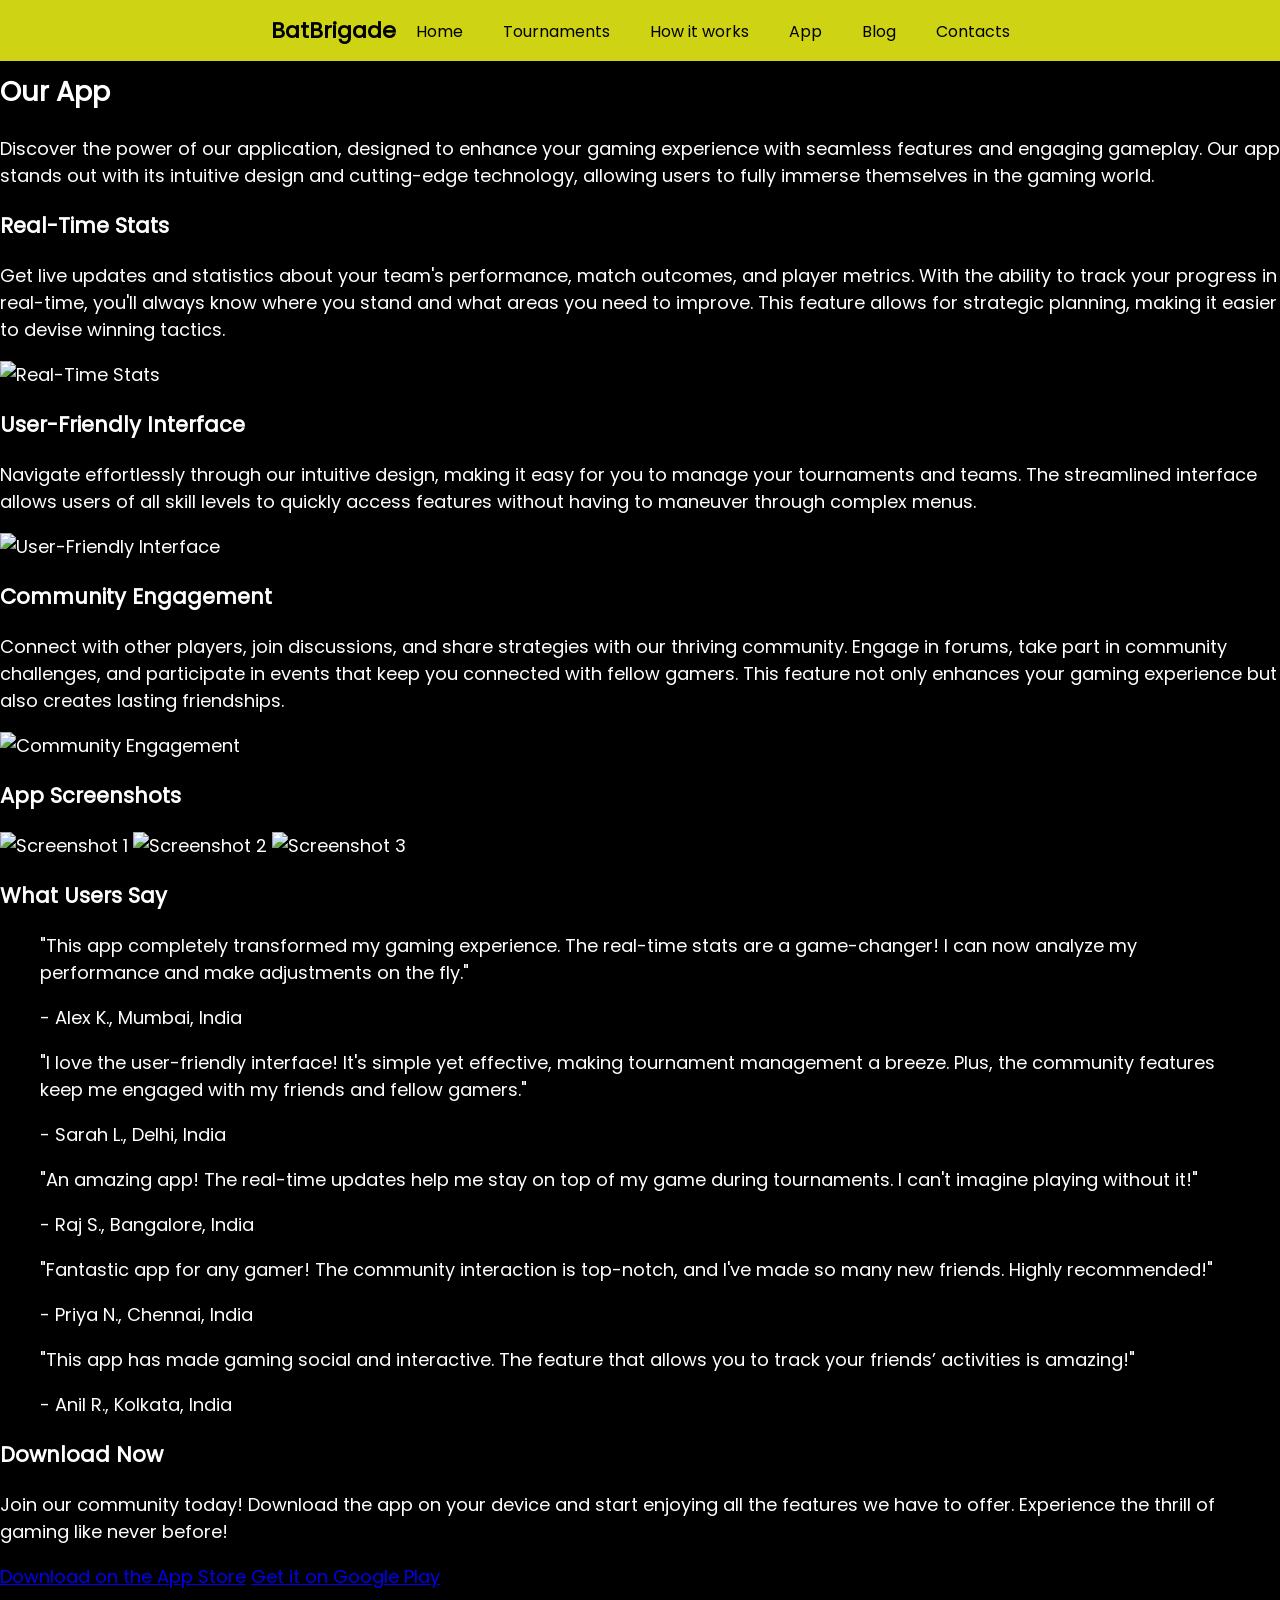
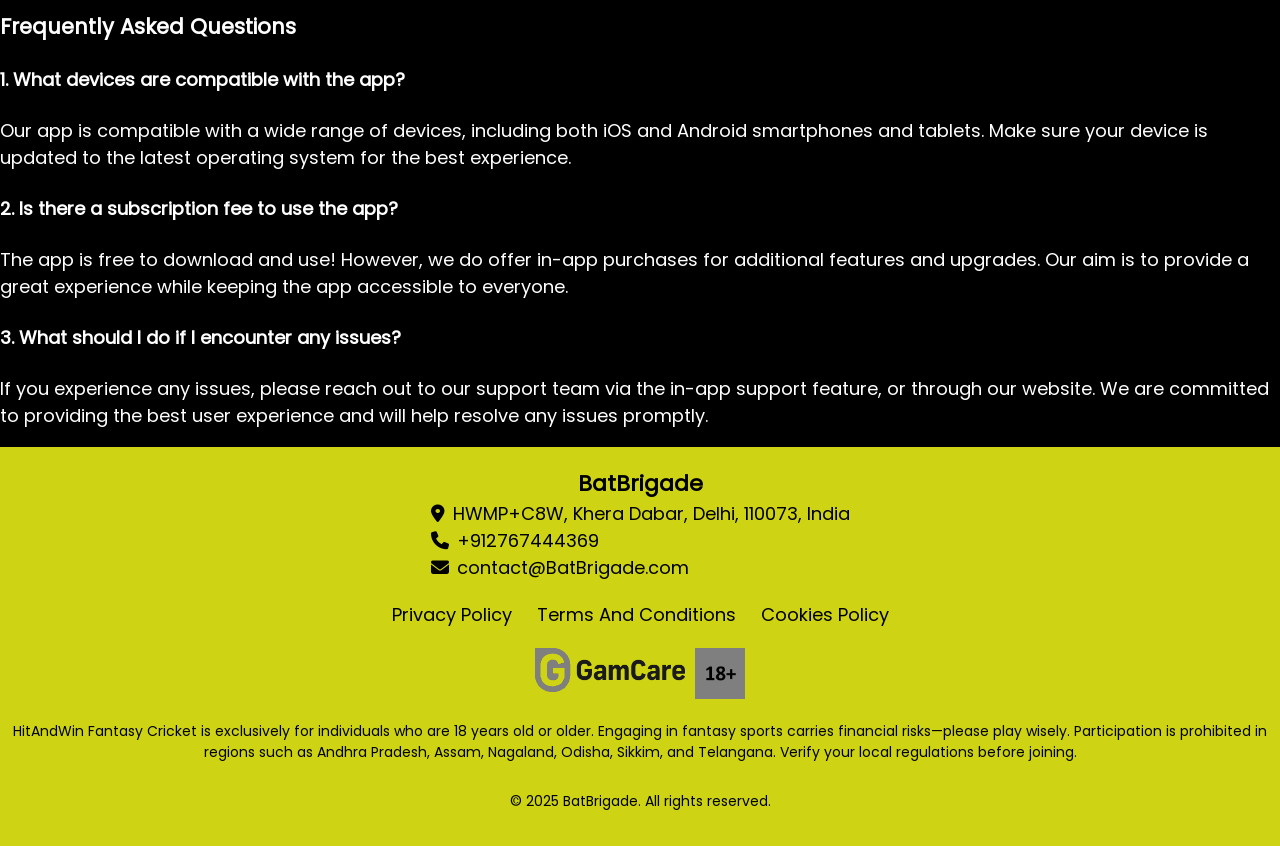
==== app/index.html @ a8e88621 "fix" ====
<!DOCTYPE html>
<html lang="en">

<head>
    <meta charset="UTF-8" />
    <meta name="viewport" content="width=device-width, initial-scale=1.0" />
    <title>BatBrigade - Elevate Your Football Fantasy Experience</title>
    <meta name="description"
        content="BatBrigade offers an exhilarating football fantasy platform where strategy meets passion. Assemble your ultimate team, compete against others, and rise to the top of your league. Join us today for exciting challenges and exclusive rewards!" />
    <link rel="stylesheet" href="/fonts/fontawesome/css/all.min.css" />
    <link rel="icon" href="/img/favicon.ico" />
    <link rel="stylesheet" href="/style.css" />

    <script src="burgerMenu.js" defer></script>
</head>

<body>
    <header class="header">
        <nav class="navigation">
            <a class="header-link" href="/">BatBrigade</a>
            <div class="burger-menu" id="burgerMenu">
                <div class="burger-line"></div>
                <div class="burger-line"></div>
                <div class="burger-line"></div>
            </div>
            <ul class="nav-list" id="navList">
                <li class="nav-item">
                    <a class="nav-link" href="/">Home</a>
                </li>
                <li class="nav-item">
                    <a class="nav-link" href="/tournaments/">Tournaments</a>
                </li>
                <li class="nav-item">
                    <a class="nav-link" href="/how-it-works/">How it works</a>
                </li>
                <li class="nav-item">
                    <a class="nav-link" href="/app/">App</a>
                </li>
                <li class="nav-item">
                    <a class="nav-link" href="/blog/">Blog</a>
                </li>
                <li class="nav-item">
                    <a class="nav-link" href="/contacts/">Contacts</a>
                </li>
            </ul>
        </nav>
    </header>

    <main class="main-content">
        <section class="app-section">
            <h2 class="app-title">Our App</h2>
            <p class="app-intro">Discover the power of our application, designed to enhance your gaming experience with seamless features and engaging gameplay. Our app stands out with its intuitive design and cutting-edge technology, allowing users to fully immerse themselves in the gaming world.</p>
        
            <div class="app-feature">
                <h3 class="app-feature-title">Real-Time Stats</h3>
                <p class="app-feature-description">Get live updates and statistics about your team's performance, match outcomes, and player metrics. With the ability to track your progress in real-time, you'll always know where you stand and what areas you need to improve. This feature allows for strategic planning, making it easier to devise winning tactics.</p>
                <img class="app-feature-image" src="images/real_time_stats.jpg" alt="Real-Time Stats" />
            </div>
        
            <div class="app-feature">
                <h3 class="app-feature-title">User-Friendly Interface</h3>
                <p class="app-feature-description">Navigate effortlessly through our intuitive design, making it easy for you to manage your tournaments and teams. The streamlined interface allows users of all skill levels to quickly access features without having to maneuver through complex menus.</p>
                <img class="app-feature-image" src="images/user_friendly_interface.jpg" alt="User-Friendly Interface" />
            </div>
        
            <div class="app-feature">
                <h3 class="app-feature-title">Community Engagement</h3>
                <p class="app-feature-description">Connect with other players, join discussions, and share strategies with our thriving community. Engage in forums, take part in community challenges, and participate in events that keep you connected with fellow gamers. This feature not only enhances your gaming experience but also creates lasting friendships.</p>
                <img class="app-feature-image" src="images/community_engagement.jpg" alt="Community Engagement" />
            </div>
        
            <div class="app-screenshot-section">
                <h3 class="app-screenshot-title">App Screenshots</h3>
                <img class="app-screenshot" src="images/screenshot1.jpg" alt="Screenshot 1" />
                <img class="app-screenshot" src="images/screenshot2.jpg" alt="Screenshot 2" />
                <img class="app-screenshot" src="images/screenshot3.jpg" alt="Screenshot 3" />
            </div>
        
            <div class="app-testimonials-section">
                <h3 class="app-testimonials-title">What Users Say</h3>
                <blockquote class="app-testimonial">
                    <p>"This app completely transformed my gaming experience. The real-time stats are a game-changer! I can now analyze my performance and make adjustments on the fly."</p>
                    <footer>- Alex K., Mumbai, India</footer>
                </blockquote>
                <blockquote class="app-testimonial">
                    <p>"I love the user-friendly interface! It's simple yet effective, making tournament management a breeze. Plus, the community features keep me engaged with my friends and fellow gamers."</p>
                    <footer>- Sarah L., Delhi, India</footer>
                </blockquote>
                <blockquote class="app-testimonial">
                    <p>"An amazing app! The real-time updates help me stay on top of my game during tournaments. I can't imagine playing without it!"</p>
                    <footer>- Raj S., Bangalore, India</footer>
                </blockquote>
                <blockquote class="app-testimonial">
                    <p>"Fantastic app for any gamer! The community interaction is top-notch, and I've made so many new friends. Highly recommended!"</p>
                    <footer>- Priya N., Chennai, India</footer>
                </blockquote>
                <blockquote class="app-testimonial">
                    <p>"This app has made gaming social and interactive. The feature that allows you to track your friends’ activities is amazing!"</p>
                    <footer>- Anil R., Kolkata, India</footer>
                </blockquote>
            </div>
        
            <div class="app-download-section">
                <h3 class="app-download-title">Download Now</h3>
                <p class="app-download-description">Join our community today! Download the app on your device and start enjoying all the features we have to offer. Experience the thrill of gaming like never before!</p>
                <a class="app-download-button" href="#">Download on the App Store</a>
                <a class="app-download-button" href="#">Get it on Google Play</a>
            </div>
        </section>
        <Section>

            <div class="app-faq-section">
                <h3 class="app-faq-title">Frequently Asked Questions</h3>
                <div class="app-faq-item">
                    <h4 class="app-faq-question">1. What devices are compatible with the app?</h4>
                    <p class="app-faq-answer">Our app is compatible with a wide range of devices, including both iOS and Android smartphones and tablets. Make sure your device is updated to the latest operating system for the best experience.</p>
                </div>
                <div class="app-faq-item">
                    <h4 class="app-faq-question">2. Is there a subscription fee to use the app?</h4>
                    <p class="app-faq-answer">The app is free to download and use! However, we do offer in-app purchases for additional features and upgrades. Our aim is to provide a great experience while keeping the app accessible to everyone.</p>
                </div>
                <div class="app-faq-item">
                    <h4 class="app-faq-question">3. What should I do if I encounter any issues?</h4>
                    <p class="app-faq-answer">If you experience any issues, please reach out to our support team via the in-app support feature, or through our website. We are committed to providing the best user experience and will help resolve any issues promptly.</p>
                </div>
            </div>
        </Section>

        
    </main>

    <footer class="site-footer">
        <div class="footer-content">
            <div class="footer-details">
                <a class="footer-brand" href="/">BatBrigade</a>
                <a class="footer-location" href="https://maps.app.goo.gl/PAyscqcMWLx6VboC6" target="_blank">
                    <i class="fas fa-map-marker-alt"></i>HWMP+C8W, Khera Dabar, Delhi, 110073, India
                </a>
                <a class="footer-phone" href="tel:+912767444369">
                    <i class="fas fa-phone"></i> +912767444369
                </a>
                <a class="footer-email" href="mailto:contact@BatBrigade.com">
                    <i class="fas fa-envelope"></i> contact@BatBrigade.com
                </a>
            </div>
            <div class="footer-links">
                <a href="/privacy-policy/">Privacy Policy</a>
                <a href="/terms-conditions/">Terms And Conditions</a>
                <a href="/cookies-policy/">Cookies Policy</a>
            </div>
            <div class="footer-badges">
                <a href="https://www.gamcare.org" target="_blank">
                    <img src="/img/ga-care2.png" alt="begamble" class="footer-badge" />
                </a>
                <img src="/img/18.jpg" alt="18+" class="footer-age-restriction" />
            </div>
        </div>
        <p class="footer-warn">
            HitAndWin Fantasy Cricket is exclusively for individuals who are 18 years old or older. Engaging in fantasy sports carries financial risks—please play wisely. Participation is prohibited in regions such as Andhra Pradesh, Assam, Nagaland, Odisha, Sikkim, and Telangana. Verify your local regulations before joining.
        </p>
        <p class="footer-rights">&copy; 2025 BatBrigade. All rights reserved.</p>
    </footer>
</body>

</html>
---- style.css ----
@font-face {
    font-family: "Poppins";
    src: url("fonts/Poppins-Regular.ttf") format("truetype");
    font-weight: normal;
    font-style: normal;
}

html,
body {
    height: 100%;
    max-width: 1920px;
    margin: 0 auto;
}

html {
    scroll-behavior: smooth;
}

body {
    font-family: "Poppins", sans-serif;
    font-size: 18px;
    font-weight: 400;
    margin: 0;
    background-color: #000000;
    color: rgb(255, 255, 255);
    display: flex;
    flex-direction: column;
    overflow-x: hidden;
}

* {
    box-sizing: border-box;
}

@media (max-width: 900px) {
    body {
        font-size: 16px;
    }
    .navigation {
        flex-direction: column;
        gap: 10px;
    }
    .header {
        padding: 35px 0;
        display: flex;
        justify-content: center;
    }
    .main-content {
        margin-top: 80px !important;
    }

    
}
body::-webkit-scrollbar {
    width: 10px;
    background-color: white;
}
body::-webkit-scrollbar-thumb {
    background-color: silver;
}
body::-webkit-scrollbar-track {
    -webkit-box-shadow: inset 0 0 6px white;
    background-color: transparent;
}
.header {
    padding: 14px 20px;
    position: fixed;
    top: 0px;
    left: 0px;
    right: 0px;
    background-color: #ced413;
    transition: top 0.3s;
    z-index: 1000;
    max-width: 1920px;
    margin: 0 auto;
    border-bottom: 1px solid black;
}
.navigation {
    display: flex;
    justify-content: center;
    align-items: center;
}
.header-link,
.footer-brand {
    text-decoration: none;
    color: rgb(0, 0, 0);
    font-weight: 900;
    font-size: 22px;
    transition: color 0.3s ease;
}
.nav-list {
    list-style: none;
    padding: 0;
    margin: 0;
    display: flex;
}
.nav-item {
    margin-left: 20px;
}
.nav-link {
    font-weight: 100;
    text-decoration: none;
    color: rgb(0, 0, 0);
    font-size: 16px;
    border-bottom: 1px solid transparent;
    transition: color 0.3s ease;
}

@media (max-width: 550px) {
    .nav-item {
        margin-left: 5px;
        font-size: 14px;
    }
    .nav-link {
        padding: 2px 5px;
    }
}

.nav-list.show {
    max-height: 500px;
    opacity: 1;
}

.burger-menu {
    display: none;
    flex-direction: column;
    cursor: pointer;
    transition: transform 0.3s ease;
}

.burger-line {
    width: 30px;
    height: 2px;
    background-color: rgb(0, 0, 0);
    margin: 3px 0;
    transition: 0.3s;
}

.burger-menu.active .burger-line:nth-child(1) {
    transform: translateY(8px) rotate(45deg);
}

.burger-menu.active .burger-line:nth-child(2) {
    opacity: 0;
}

.burger-menu.active .burger-line:nth-child(3) {
    transform: translateY(-8px) rotate(-45deg);
}

@media (max-width: 730px) {
    .nav-list {
        list-style: none;
        padding: 0;
        margin: 0;
        display: flex;
        transition: max-height 0.3s ease, opacity 0.3s ease;
        max-height: 0;
        overflow: hidden;
        opacity: 0;
    }
    .nav-list {
        display: flex;
    }

    .burger-menu {
        display: flex;
        margin-right: 15px;
    }
    .navigation {
        flex-direction: row;
        flex-wrap: wrap;
    }
}

.main-content {
    margin-top: 50px;
}

.navigation {
    margin: 0 auto;
    display: flex;
    align-items: center;
    width: 100%;
    max-width: 1200px;
    justify-content: center;
}

@media (max-width: 768px) {
    .main-content {
        margin-top: 52px;
    }
    .navigation {
        justify-content: space-evenly;
    }
}

.nav-list {
    display: flex;
    gap: 20px;
    list-style: none;
}

.nav-item {
    position: relative;
}

@media (max-width: 730px) {
    .burger-menu {
        display: flex;
    }
    .nav-list {
        display: flex;
        flex-direction: column;
        background-color: #ced413;
        position: absolute;
        top: 60px;
        right: 0;
        width: 100%;
        padding: 15px;
        box-shadow: 0 4px 6px rgba(0, 0, 0, 0.1);
    }
    .nav-list.active {
        display: flex;
    }
}

@media (max-width:426px) {
    .header{
        background-color: transparent;
        border-bottom: none;
    }

    .header-link{
        display: none;
    }
    
    .burger-line{
        background-color: white;
    }
    .main-content{
        margin-top: 0;
    }
    .slider-header{
        margin-top: 0;
    }
    .burger-menu{
        z-index: 10000;
        position: fixed;
        right: 15px;
        top: 15px;
    }
    .nav-list{
        top: 0;
    }
}

.site-footer {
    background-color: #ced413; /* Темно-синий цвет фона */
    color: #000000; /* Светлый цвет текста */
    padding: 20px 0;
    margin-top: auto;
}

.footer-content {
    max-width: 1200px; /* Максимальная ширина футера */
    margin: 0 auto; /* Центрирование */
    padding: 0 20px; /* Отступы */
    display: flex; /* Для выравнивания по строкам */
    flex-direction: column; /* Вертикальное расположение элементов */
    align-items: center; /* Центрирование элементов по горизонтали */
}

.footer-details {
    margin-bottom: 20px; /* Отступ внизу */
    text-align: center; /* Центрирование текста */
}

.footer-location,
.footer-phone,
.footer-email {
    color: #000000; /* Цвет текста */
    display: flex; /* Блочный элемент для переноса на новую строку */
    align-items: center;
    gap: 8px;
    text-decoration: none; /* Убираем подчеркивание */
}

.footer-links {
    margin-bottom: 20px; /* Отступ внизу */
    text-align: center; /* Центрирование */
}

.footer-links a {
    margin: 0 10px; /* Группируем ссылки с отступами */
    color: #000000; /* Цвет текста */
    text-decoration: none; /* Убираем подчеркивание */
    transition: color 0.3s; /* Плавный переход цвета */
}

.footer-badges {
    display: flex; /* Для выстраивания значков в ряд */
    justify-content: center; /* Центрирование */
}

.footer-age-restriction {
    max-width: 50px; /* Максимальная ширина значков */
    margin: 0 5px; /* Отступ между значками */
}

.footer-badge {
    max-width: 150px; /* Максимальная ширина значков */
    margin: 0 5px; /* Отступ между значками */
}

.footer-rights {
    text-align: center; /* Центрируем текст */
    margin-top: 20px; /* Отступ сверху */
    font-size: 14px; /* Размер шрифта */
}
.footer-warn {
    text-align: center; /* Центрируем текст */
    padding: 8px;
    font-size: 14px; /* Размер шрифта */
}

/* Адаптивность */
@media (max-width: 768px) {
    .footer-content {
        flex-direction: column; /* Убеждаемся, что элементы остаются вертикальными на маленьких экранах */
    }
}

.promo-section {
    background-image: url('img/home/header.bg.jpg');
    background-size: cover;
    background-position: center;
    height: 80vh;
    display: flex;
    justify-content: center;
    align-items: center;
    position: relative;
    padding: 0 20px; /* Отступы на маленьких экранах */
}

.promo-section::before {
    content: '';
    position: absolute;
    top: 0;
    left: 0;
    right: 0;
    bottom: 0;
    background-color: rgba(0, 0, 0, 0.6); /* Затемнённый фон */
    z-index: 1;
}

.promo-content {
    position: relative;
    color: white;
    text-align: center;
    z-index: 2;
    max-width: 500px; /* Ограничиваем максимальную ширину */
    padding: 20px; /* Внутренние отступы */
    border-radius: 10px; /* Закругление углов */
    background-color: rgba(255, 255, 255, 0.1); /* Полупрозрачный фон */
    box-shadow: 0 4px 20px rgba(0, 0, 0, 0.5); /* Тень */
}

.promo-title {
    font-size: 2.5em; /* Увеличенный размер заголовка */
    margin-bottom: 10px; /* Отступ снизу */
}

.promo-description {
    font-size: 1.2em; /* Размер шрифта для описания */
    margin-bottom: 20px; /* Отступ снизу */
}

.input-group, .checkbox-group, .button-container {
    margin-bottom: 15px; /* Отступы между элементами */
}

.input-label {
    display: block; /* Блочный элемент */
    margin-bottom: 5px; /* Отступ для меток */
}

.input-phone {
    width: 100%; /* Полная ширина для полей ввода */
    padding: 10px; /* Внутренние отступы */
    border: 1px solid #ccc; /* Рамка */
    border-radius: 5px; /* Закруглённые углы */
    box-shadow: inset 0 2px 5px rgba(0, 0, 0, 0.1); /* Тень */
}

.checkbox-group {
    display: flex; /* Упаковка для контроля */
    align-items: center;
}

.checkbox-label {
    margin-left: 5px; /* Отступ между чекбоксом и меткой */
}

.auth-button {
    padding: 10px 20px;
    border: none; /* Убираем рамку */
    border-radius: 5px; /* Закруглённые углы */
    color: white; /* Цвет текста */
    background-color: #32b11b; /* Цвет фона кнопок */
    cursor: pointer; /* Изменение курсора */
    transition: background-color 0.3s, transform 0.3s; /* Плавный переход */
    margin: 5px; /* Отступы между кнопками */
}

.signup-button {
    background-color: #4CAF50; /* Цвет для Sign Up */
}

.login-button {
    background-color: #007BFF; /* Цвет для Sign In */
}
.privacy-link{
    color: rgb(18, 219, 0);
    transition: color 0.3s ease;
}

/* Адаптивность */
@media (max-width: 768px) {
    .promo-section {
        height: auto; /* Высота изменяется на маленьких экранах */
        padding: 40px 15px; /* Поддерживайте отступы */
    }

    .promo-content {
        padding: 20px; /* Уменьшаем внутренние отступы */
    }
}


.section-title {
    font-size: 28px;
    font-weight: bold;
    text-align: center;
    margin-bottom: 20px;
    position: relative;
}

.section-title::after {
    content: "";
    display: block;
    width: 60px;
    height: 4px;
    background: #ff5733;
    margin: 10px auto;
    border-radius: 2px;
}

/* Paragraph Styling */
.section-paragraph {
    font-size: 18px;
    line-height: 1.6;
    text-align: center;
    margin-bottom: 15px;
    padding: 0 20px;
}

/* Images Styling */
.section-image {
    display: block;
    max-width: 100%;
    height: auto;
    margin: 20px auto;
    border-radius: 10px;
    box-shadow: 0 2px 8px rgba(0, 0, 0, 0.2);
    transition: transform 0.3s ease-in-out;
}

.section-image:hover {
    transform: scale(1.05);
}


.batbrigade-fantasy-section {
    padding: 2rem;
}

.batbrigade-fantasy-container {
    display: flex;
    flex-direction: column;
    align-items: center;
    justify-content: center;
}

.batbrigade-fantasy-image img {
    max-width: 100%;
    height: auto;
    border-radius: 10px;
}

.batbrigade-fantasy-content {
    text-align: center;
    margin-top: 1.5rem;
}

.batbrigade-fantasy-heading {
    font-size: 2rem;
    margin-bottom: 1rem;
}

.batbrigade-fantasy-text {
    margin-bottom: 1rem;
    font-size: 1rem;
}

.batbrigade-fantasy-features {
    list-style: none;
    padding: 0;
}

.batbrigade-fantasy-features li {
    display: flex;
    align-items: center;
    margin: 0.5rem 0;
}

.batbrigade-fantasy-features i {
    margin-right: 0.5rem;
    font-size: 1.2rem; /* Font Awesome icon size */
}

.batbrigade-fantasy-btn {
    background-color: #007bff; /* Change this to your preferred button color */
    color: white;
    padding: 0.5rem 1rem;
    border-radius: 5px;
    text-decoration: none;
    font-weight: bold;
    transition: backgroud-color 0.3s ease;
}

/* Responsive styles */
@media (max-width: 768px) {
    .batbrigade-fantasy-container {
        flex-direction: column;
        padding: 1rem;
    }

    .batbrigade-fantasy-heading {
        font-size: 1.5rem;
    }

    .batbrigade-fantasy-text {
        font-size: 0.9rem;
    }
}








.privacy-main {
    padding: 2rem;
    margin-top: 10px;
}

.privacy-container {
    max-width: 800px;
    margin: 0 auto;
    padding: 20px;
    background-color: #000000;
}

.privacy-title {
    font-size: 2.5rem;
    color: #ffffff;
}

.privacy-definitions, .privacy-collection, .privacy-childrens, .privacy-third-party-links, .privacy-changes, .privacy-contact {
    font-size: 2rem;
    margin-top: 2rem;
    color: #afafaf;
}

.privacy-interpretation, .privacy-terms, .privacy-personal-data-title, .privacy-usage-data-title, .privacy-tracking-tech-title, .privacy-usage-personal-data, .privacy-sharing-data, .privacy-retention-data, .privacy-transfer-data, .privacy-deletion-data, .privacy-disclosure-data, .privacy-business-transactions, .privacy-law-enforcement, .privacy-other-requirements, .privacy-security {
    color: #007BFF;
}

.privacy-intro, .privacy-definition-intro, .privacy-personal-data-text, .privacy-usage-text, .privacy-sharing-text, .privacy-retention-text, .privacy-transfer-text, .privacy-deletion-text, .privacy-business-text, .privacy-law-text, .privacy-other-text, .privacy-security-text {
    margin: 1rem 0;
}

.privacy-definition-list,
.privacy-personal-data-list,
.privacy-usage-list,
.privacy-sharing-list,
.privacy-tracking-list,
.privacy-contact-list {
    list-style-type: disc;
    padding-left: 1.5rem;
}

.definition-item, .contact-item {
    margin: 0.5rem 0;
}

.contact-link-privacy {
    color: #007BFF;
    text-decoration: none;
}

/* Responsive Styles */
@media (max-width: 768px) {
    .privacy-main {
        padding: 1rem;
    }

    .privacy-title {
        font-size: 2rem;
    }

    .privacy-definitions, .privacy-collection, .privacy-childrens, .privacy-third-party-links, .privacy-changes, .privacy-contact {
        font-size: 1.5rem;
    }
}









.terms-main {
    padding: 2rem;
    margin-top: 10px;
}

.terms-container {
    max-width: 800px;
    margin: 0 auto;
    padding: 20px;
}

.terms-title {
    font-size: 2.5rem;
    color: #ffffff;
}

.terms-introduction, .terms-service-agreement, .terms-interference-warning, .terms-account-responsibility, .terms-content-license, .terms-ip-notice, .terms-third-party-disclaimer, .terms-service-disclaimer, .terms-liability-limitation, .terms-indemnity-agreement, .terms-termination-policy, .terms-law-governance, .terms-changes-notice, .terms-player-policy {
    margin: 1rem 0;
}

h2.terms-service-use, h2.terms-account-creation, h2.terms-user-content, h2.terms-intellectual-property, h2.terms-third-party-links, h2.terms-disclaimers, h2.terms-indemnification, h2.terms-termination, h2.terms-governing-law, h2.terms-changes, h2.terms-player-responsibilities {
    font-size: 2rem;
    margin-top: 2rem;
    color: #b4b4b4;
}



/* Responsive Styles */
@media (max-width: 768px) {
    .terms-main {
        padding: 1rem;
    }

    .terms-title {
        font-size: 2rem;
    }

    .terms-container h2 {
        font-size: 1.5rem;
    }
}



















@media (min-width: 1025px) {
    .header-link:hover,
    .footer-brand:hover {
        color: rgb(121, 121, 121);
    }
    .nav-link:hover {
        color: rgb(121, 121, 121);
    }
    .footer-location:hover,
    .footer-phone:hover,
    .footer-email:hover {
        color: rgb(121, 121, 121);
    }
    .footer-links a:hover {
        color: rgb(121, 121, 121);
    }
    .login-button:hover {
        background-color: #0056b3; /* Более тёмный цвет при наведении */
    }
    .auth-button:hover {
        transform: translateY(-2px); /* Лёгкий подъем кнопки */
    }
    
    .signup-button:hover {
        background-color: #45a049; /* Более тёмный цвет при наведении */
    }
    .privacy-link:hover{
        color: white;
    }
    .batbrigade-fantasy-btn:hover {
        background-color: #0056b3; /* Darker version of button */
    }
    .contact-link-privacy:hover {
        text-decoration: underline;
    }
}


.how-it-works-section {
    padding: 20px;
    border-radius: 8px;
    margin-bottom: 20px;
}

.how-it-works-title {
    font-size: 28px; /* Increased size for clarity */
    margin-bottom: 15px;
    text-align: center; /* Centered title */
}

.how-it-works-intro {
    margin-bottom: 30px; /* More space before the steps */
    text-align: center; /* Centered text */
}

.how-it-works-step {
    background: rgb(64, 64, 64); /* White background for steps */
    border-radius: 8px;
    box-shadow: 0 1px 5px rgba(0, 0, 0, 0.1); /* Subtle shadow for steps */
    padding: 15px;
    margin-bottom: 15px;
}

.how-it-works-step-title {
    color: #7acc00; /* Highlight color for step titles */
    font-size: 22px; /* Step title font size */
    margin-bottom: 10px; /* Space below titles */
}

.how-it-works-step-description {
    margin-bottom: 10px; /* Space between description and image */
}

.how-it-works-step-image {
    max-width: 100%; /* Responsive images */
    height: auto; /* Maintain aspect ratio */
    border-radius: 5px; /* Rounded corners for images */
    margin-top: 10px; /* Space above images */
}

.how-it-works-conclusion {
    text-align: center; /* Centered conclusion text */
    color: #555;
    font-size: 16px; /* Standard font size for conclusion */
    margin-top: 20px; /* Space above the conclusion */
}

@media (max-width: 600px) {
    .how-it-works-step-title {
        font-size: 20px; /* Adjust title size for mobile */
    }

    .how-it-works-title {
        font-size: 24px; /* Adjust main title size for mobile */
    }
}



.how-it-works-step-image {
    max-width: 100%; /* Responsive images */
    height: auto; /* Maintain aspect ratio */
    border-radius: 5px; /* Rounded corners for images */
    margin-top: 10px; /* Space above images */
    display: block; /* Ensures the image takes up the full line and is centered */
    margin-left: auto; /* Center alignment */
    margin-right: auto; /* Center alignment */
}
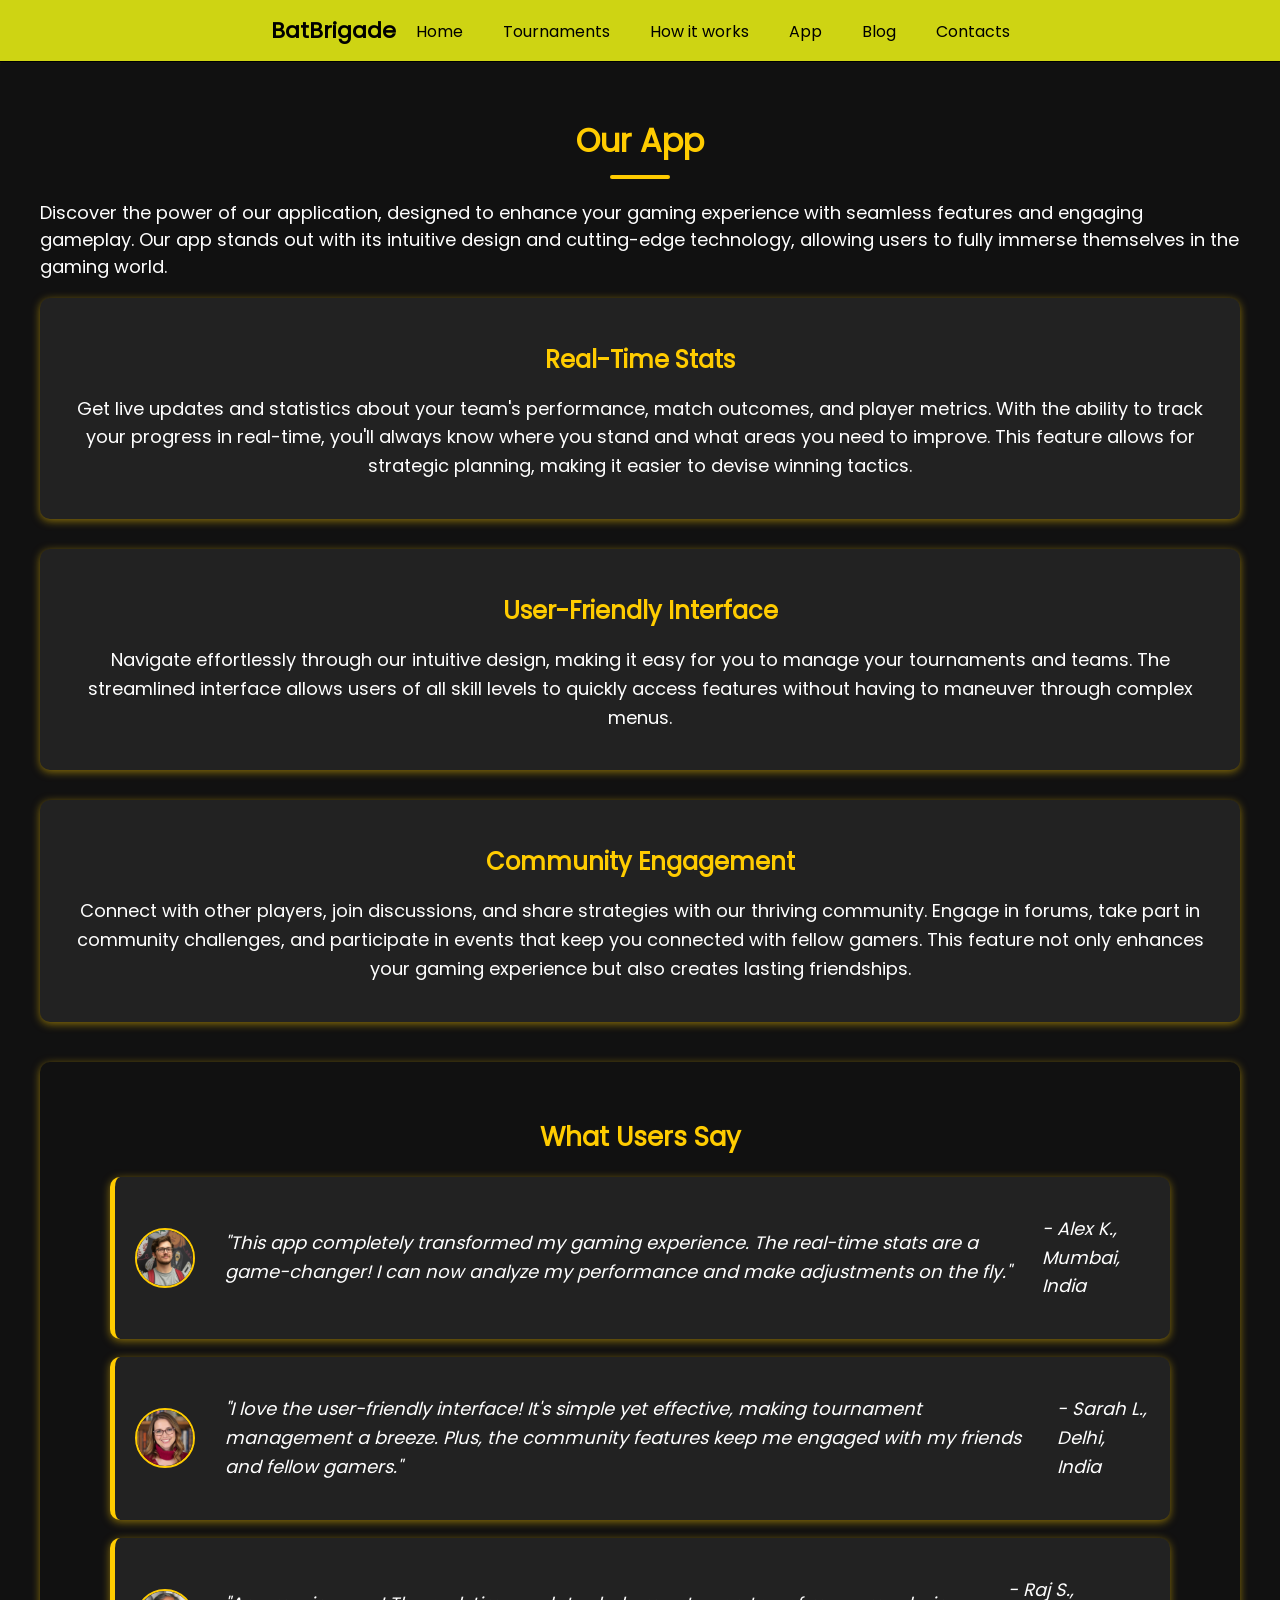
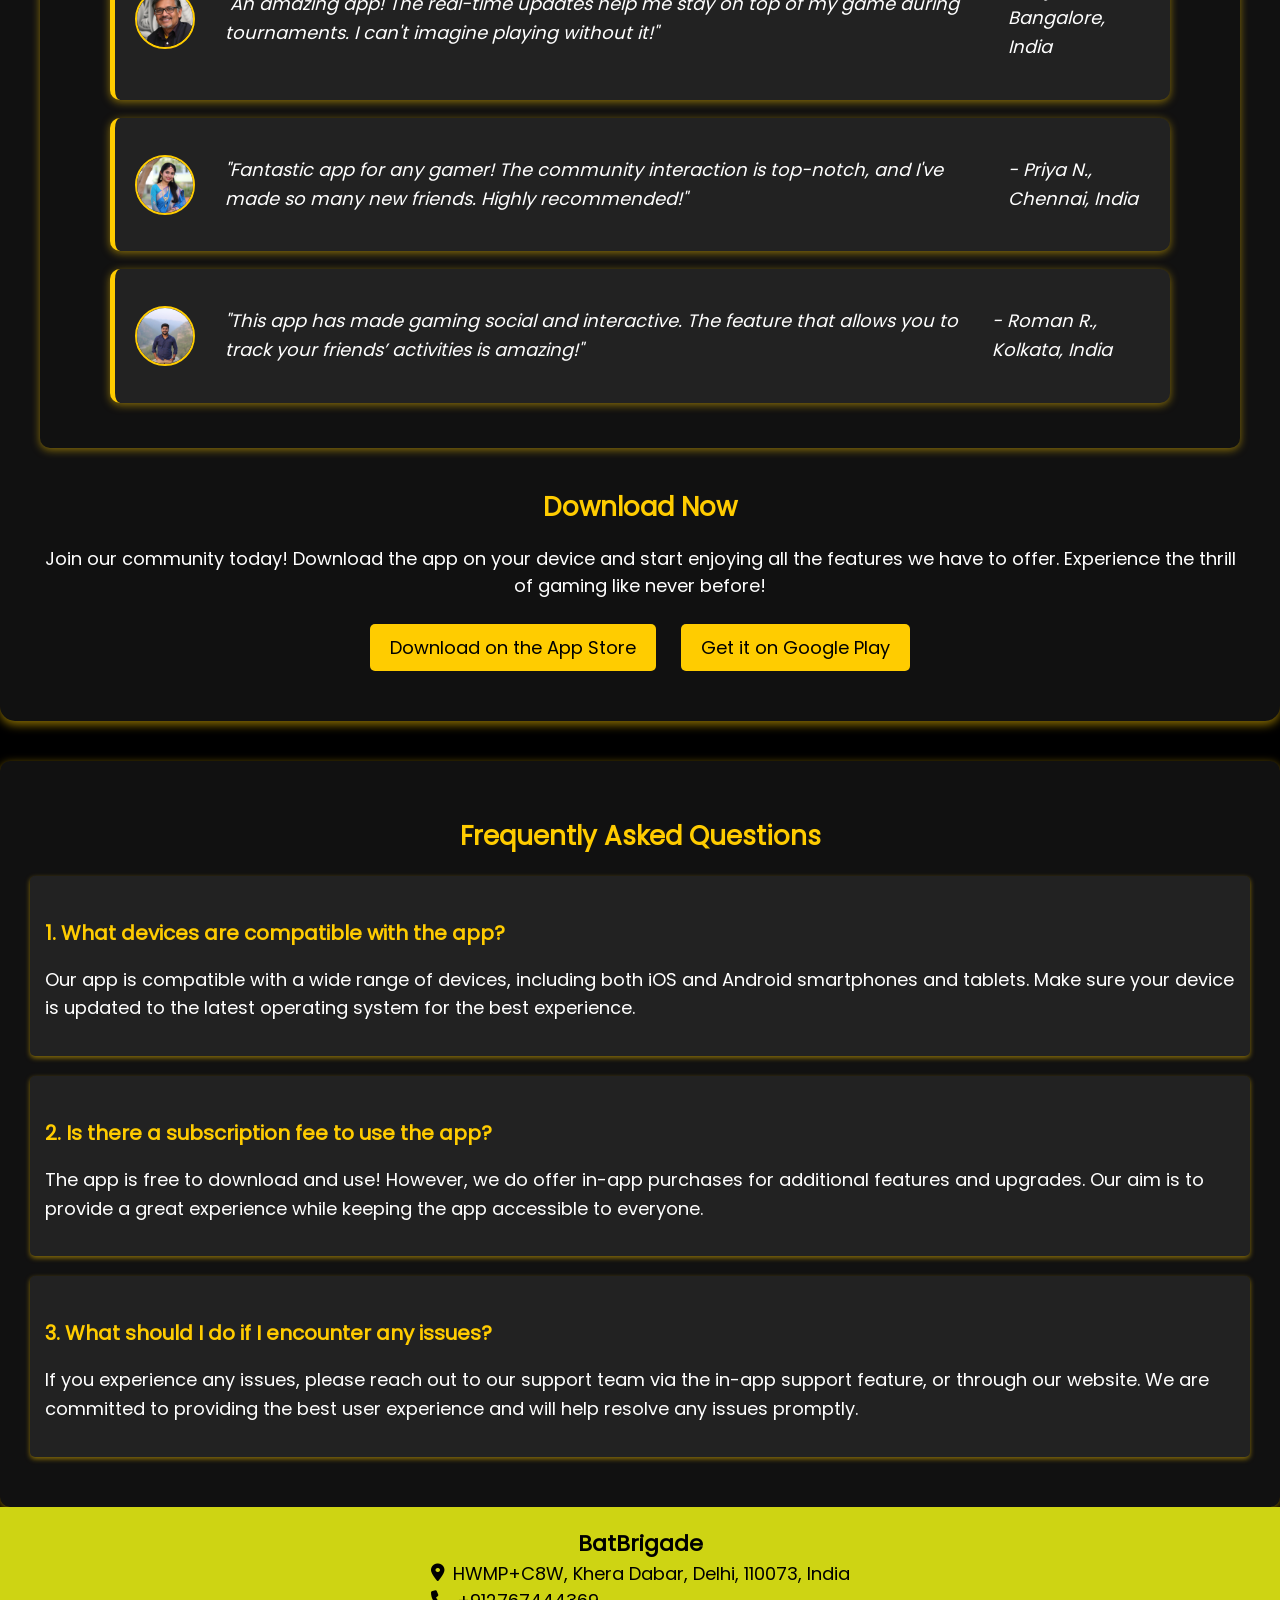
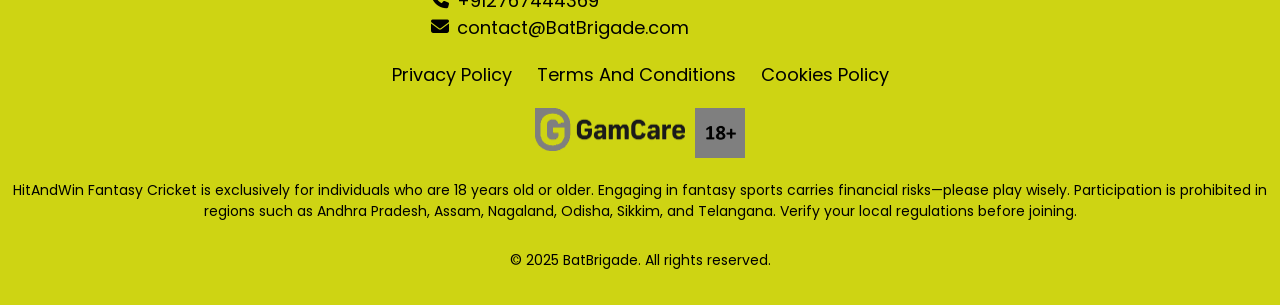
==== commit b1526512: "fix" ====
--- a/app/index.html
+++ b/app/index.html
@@ -54,49 +54,45 @@
             <div class="app-feature">
                 <h3 class="app-feature-title">Real-Time Stats</h3>
                 <p class="app-feature-description">Get live updates and statistics about your team's performance, match outcomes, and player metrics. With the ability to track your progress in real-time, you'll always know where you stand and what areas you need to improve. This feature allows for strategic planning, making it easier to devise winning tactics.</p>
-                <img class="app-feature-image" src="images/real_time_stats.jpg" alt="Real-Time Stats" />
             </div>
         
             <div class="app-feature">
                 <h3 class="app-feature-title">User-Friendly Interface</h3>
                 <p class="app-feature-description">Navigate effortlessly through our intuitive design, making it easy for you to manage your tournaments and teams. The streamlined interface allows users of all skill levels to quickly access features without having to maneuver through complex menus.</p>
-                <img class="app-feature-image" src="images/user_friendly_interface.jpg" alt="User-Friendly Interface" />
             </div>
         
             <div class="app-feature">
                 <h3 class="app-feature-title">Community Engagement</h3>
                 <p class="app-feature-description">Connect with other players, join discussions, and share strategies with our thriving community. Engage in forums, take part in community challenges, and participate in events that keep you connected with fellow gamers. This feature not only enhances your gaming experience but also creates lasting friendships.</p>
-                <img class="app-feature-image" src="images/community_engagement.jpg" alt="Community Engagement" />
             </div>
         
-            <div class="app-screenshot-section">
-                <h3 class="app-screenshot-title">App Screenshots</h3>
-                <img class="app-screenshot" src="images/screenshot1.jpg" alt="Screenshot 1" />
-                <img class="app-screenshot" src="images/screenshot2.jpg" alt="Screenshot 2" />
-                <img class="app-screenshot" src="images/screenshot3.jpg" alt="Screenshot 3" />
-            </div>
         
             <div class="app-testimonials-section">
                 <h3 class="app-testimonials-title">What Users Say</h3>
                 <blockquote class="app-testimonial">
+                    <img src="/img/user/user1.jpg" alt="User 1" class="user-image" />
                     <p>"This app completely transformed my gaming experience. The real-time stats are a game-changer! I can now analyze my performance and make adjustments on the fly."</p>
-                    <footer>- Alex K., Mumbai, India</footer>
+                    <p>- Alex K., Mumbai, India</p>
                 </blockquote>
                 <blockquote class="app-testimonial">
+                    <img src="/img/user/user2.jpg" alt="User 2" class="user-image" />
                     <p>"I love the user-friendly interface! It's simple yet effective, making tournament management a breeze. Plus, the community features keep me engaged with my friends and fellow gamers."</p>
-                    <footer>- Sarah L., Delhi, India</footer>
+                    <p>- Sarah L., Delhi, India</p>
                 </blockquote>
                 <blockquote class="app-testimonial">
+                    <img src="/img/user/user3.jpg" alt="User 3" class="user-image" />
                     <p>"An amazing app! The real-time updates help me stay on top of my game during tournaments. I can't imagine playing without it!"</p>
-                    <footer>- Raj S., Bangalore, India</footer>
+                    <p>- Raj S., Bangalore, India</p>
                 </blockquote>
                 <blockquote class="app-testimonial">
+                    <img src="/img/user/user4.jpg" alt="User 4" class="user-image" />
                     <p>"Fantastic app for any gamer! The community interaction is top-notch, and I've made so many new friends. Highly recommended!"</p>
-                    <footer>- Priya N., Chennai, India</footer>
+                    <p>- Priya N., Chennai, India</p>
                 </blockquote>
                 <blockquote class="app-testimonial">
+                    <img src="/img/user/user5.jpg" alt="User 5" class="user-image" />
                     <p>"This app has made gaming social and interactive. The feature that allows you to track your friends’ activities is amazing!"</p>
-                    <footer>- Anil R., Kolkata, India</footer>
+                    <p>- Roman R., Kolkata, India</p>
                 </blockquote>
             </div>
         
--- a/style.css
+++ b/style.css
@@ -680,6 +680,250 @@
 
 
 
+/* Styling for App Section */
+.app-section {
+    background: #111;
+    padding: 40px;
+    border-radius: 15px;
+    box-shadow: 0 4px 10px rgba(255, 204, 0, 0.5);
+    transition: transform 0.3s ease-in-out;
+}
+
+.app-section:hover {
+    transform: scale(1.02);
+}
+
+.app-title {
+    font-size: 32px;
+    font-weight: bold;
+    text-align: center;
+    color: #ffcc00;
+    margin-bottom: 20px;
+    position: relative;
+}
+
+.app-title::after {
+    content: "";
+    display: block;
+    width: 60px;
+    height: 4px;
+    background: #ffcc00;
+    margin: 10px auto;
+    border-radius: 2px;
+}
+
+/* Features Styling */
+.app-feature {
+    margin-bottom: 30px;
+    padding: 20px;
+    background: #222;
+    border-radius: 10px;
+    box-shadow: 0 2px 8px rgba(255, 204, 0, 0.5);
+    text-align: center;
+}
+
+.app-feature-title {
+    font-size: 24px;
+    color: #ffcc00;
+    margin-bottom: 10px;
+}
+
+.app-feature-description {
+    font-size: 18px;
+    color: #fff;
+    line-height: 1.6;
+}
+
+.app-feature-image {
+    max-width: 100%;
+    height: auto;
+    margin-top: 15px;
+    border-radius: 10px;
+    transition: transform 0.3s ease-in-out;
+}
+
+.app-feature-image:hover {
+    transform: scale(1.05);
+}
+
+/* Screenshot Section */
+.app-screenshot-section {
+    text-align: center;
+    margin-top: 40px;
+}
+
+.app-screenshot-title {
+    font-size: 26px;
+    color: #ffcc00;
+    margin-bottom: 20px;
+}
+
+.app-screenshot {
+    max-width: 30%;
+    margin: 10px;
+    border-radius: 10px;
+    box-shadow: 0 2px 8px rgba(255, 204, 0, 0.5);
+    transition: transform 0.3s ease-in-out;
+}
+
+.app-screenshot:hover {
+    transform: scale(1.05);
+}
+
+/* Testimonials Section */
+.app-testimonials-section {
+    margin-top: 40px;
+    padding: 30px;
+    background: #111;
+    border-radius: 10px;
+    box-shadow: 0 2px 8px rgba(255, 204, 0, 0.5);
+}
+
+.app-testimonials-title {
+    font-size: 26px;
+    text-align: center;
+    color: #ffcc00;
+    margin-bottom: 20px;
+}
+
+.app-testimonial {
+    font-size: 18px;
+    font-style: italic;
+    color: #fff;
+    border-left: 5px solid #ffcc00;
+    padding-left: 15px;
+    margin-bottom: 15px;
+}
+
+/* Download Section */
+.app-download-section {
+    text-align: center;
+    margin-top: 40px;
+}
+
+.app-download-title {
+    font-size: 26px;
+    color: #ffcc00;
+    margin-bottom: 15px;
+}
+
+.app-download-description {
+    font-size: 18px;
+    color: #fff;
+    margin-bottom: 15px;
+}
+
+.app-download-button {
+    display: inline-block;
+    margin: 10px;
+    padding: 10px 20px;
+    background: #ffcc00;
+    color: #000;
+    font-size: 18px;
+    border-radius: 5px;
+    text-decoration: none;
+    transition: background 0.3s;
+}
+
+.app-download-button:hover {
+    background: #e6b800;
+}
+
+/* FAQ Section */
+.app-faq-section {
+    margin-top: 40px;
+    padding: 30px;
+    background: #111;
+    border-radius: 10px;
+    box-shadow: 0 2px 8px rgba(255, 204, 0, 0.5);
+}
+
+.app-faq-title {
+    font-size: 26px;
+    text-align: center;
+    color: #ffcc00;
+    margin-bottom: 20px;
+}
+
+.app-faq-item {
+    margin-bottom: 20px;
+    padding: 15px;
+    background: #222;
+    border-radius: 5px;
+    box-shadow: 0 2px 5px rgba(255, 204, 0, 0.5);
+}
+
+.app-faq-question {
+    font-size: 20px;
+    color: #ffcc00;
+    margin-bottom: 10px;
+}
+
+.app-faq-answer {
+    font-size: 18px;
+    color: #fff;
+    line-height: 1.6;
+}
+
+
+
+.app-testimonials-section {
+    margin-top: 40px;
+    padding: 30px;
+    background: #111;
+    border-radius: 10px;
+    box-shadow: 0 2px 8px rgba(255, 204, 0, 0.5);
+    text-align: center;
+}
+
+.app-testimonials-title {
+    font-size: 26px;
+    text-align: center;
+    color: #ffcc00;
+    margin-bottom: 20px;
+}
+
+.app-testimonial {
+    display: flex;
+    align-items: center;
+    text-align: left;
+    background: #222;
+    padding: 20px;
+    border-radius: 10px;
+    box-shadow: 0 2px 8px rgba(255, 204, 0, 0.5);
+    margin-bottom: 15px;
+    gap: 15px;
+}
+
+.user-image {
+    width: 60px;
+    height: 60px;
+    border-radius: 50%;
+    margin-right: 15px;
+    border: 2px solid #ffcc00;
+}
+
+.app-testimonial p {
+    font-size: 18px;
+    color: #fff;
+    line-height: 1.6;
+}
+
+
+@media (max-width:768px) {
+    .app-section{
+        padding: 30px 5px;
+    }
+    .app-testimonials-section{
+        padding: 30px 5px;
+    }
+    .app-testimonial{
+        flex-direction: column;
+        padding: 10px;
+    }
+    
+    
+}
 
 
 
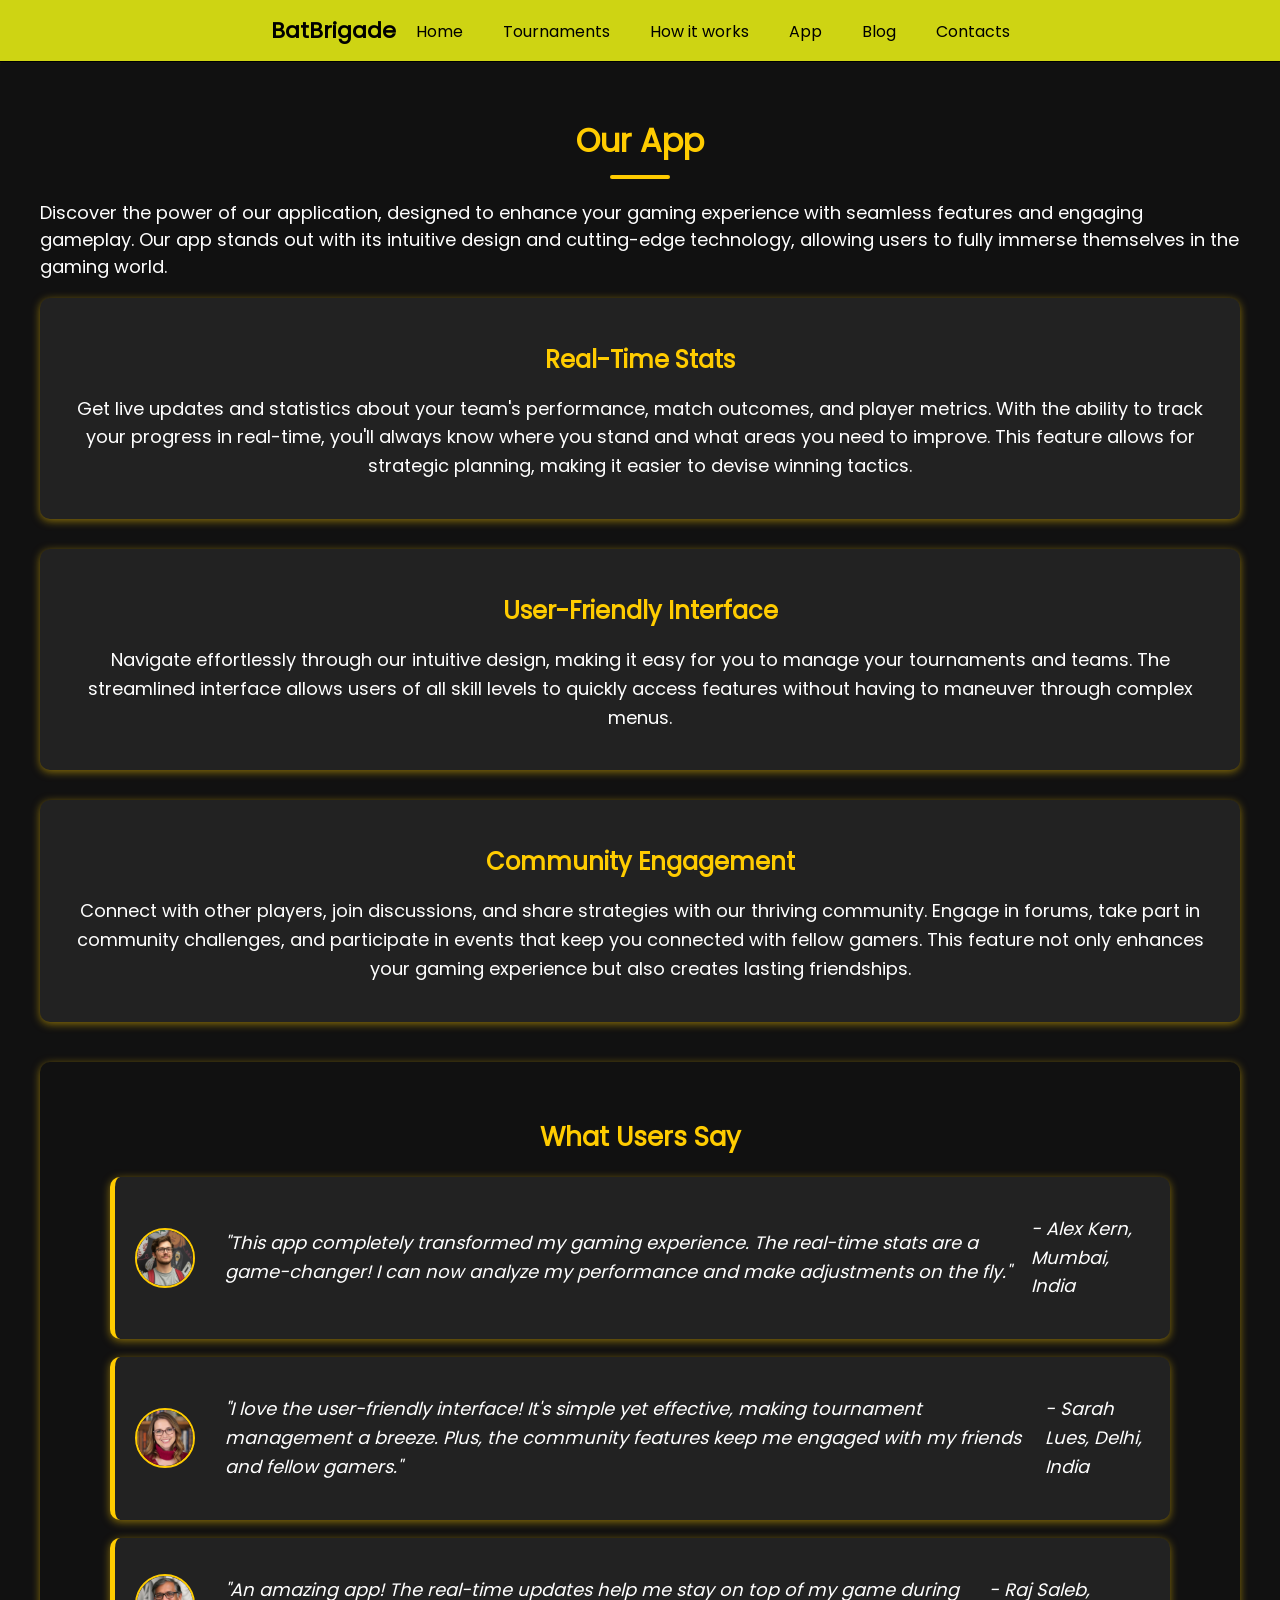
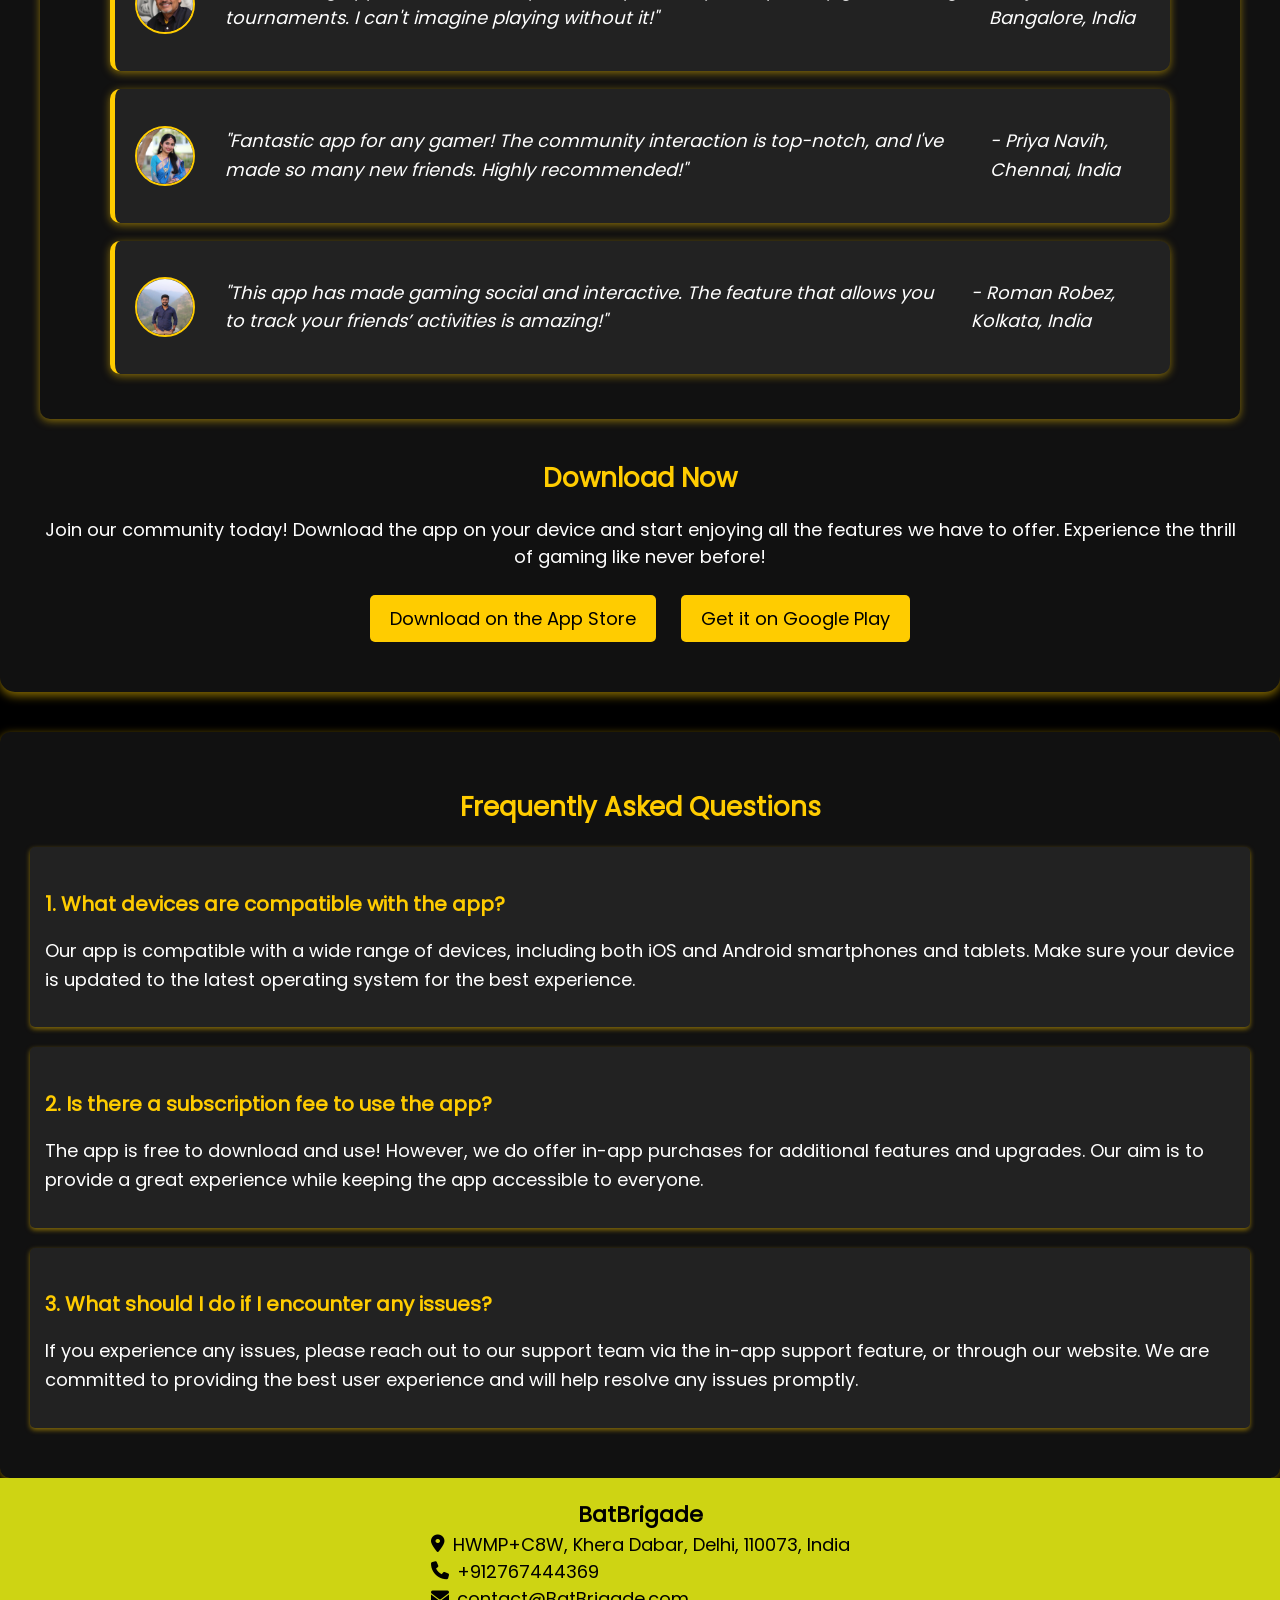
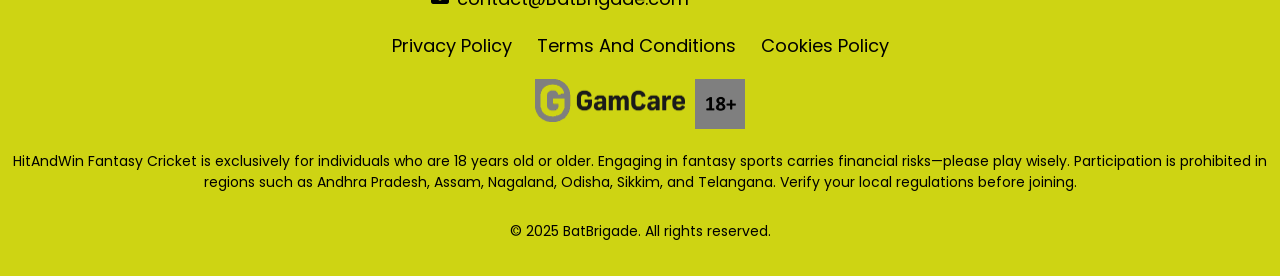
==== commit a203a901: "чвап" ====
--- a/app/index.html
+++ b/app/index.html
@@ -72,35 +72,35 @@
                 <blockquote class="app-testimonial">
                     <img src="/img/user/user1.jpg" alt="User 1" class="user-image" />
                     <p>"This app completely transformed my gaming experience. The real-time stats are a game-changer! I can now analyze my performance and make adjustments on the fly."</p>
-                    <p>- Alex K., Mumbai, India</p>
+                    <p>- Alex Kern, Mumbai, India</p>
                 </blockquote>
                 <blockquote class="app-testimonial">
                     <img src="/img/user/user2.jpg" alt="User 2" class="user-image" />
                     <p>"I love the user-friendly interface! It's simple yet effective, making tournament management a breeze. Plus, the community features keep me engaged with my friends and fellow gamers."</p>
-                    <p>- Sarah L., Delhi, India</p>
+                    <p>- Sarah Lues, Delhi, India</p>
                 </blockquote>
                 <blockquote class="app-testimonial">
                     <img src="/img/user/user3.jpg" alt="User 3" class="user-image" />
                     <p>"An amazing app! The real-time updates help me stay on top of my game during tournaments. I can't imagine playing without it!"</p>
-                    <p>- Raj S., Bangalore, India</p>
+                    <p>- Raj Saleb, Bangalore, India</p>
                 </blockquote>
                 <blockquote class="app-testimonial">
                     <img src="/img/user/user4.jpg" alt="User 4" class="user-image" />
                     <p>"Fantastic app for any gamer! The community interaction is top-notch, and I've made so many new friends. Highly recommended!"</p>
-                    <p>- Priya N., Chennai, India</p>
+                    <p>- Priya Navih, Chennai, India</p>
                 </blockquote>
                 <blockquote class="app-testimonial">
                     <img src="/img/user/user5.jpg" alt="User 5" class="user-image" />
                     <p>"This app has made gaming social and interactive. The feature that allows you to track your friends’ activities is amazing!"</p>
-                    <p>- Roman R., Kolkata, India</p>
+                    <p>- Roman Robez, Kolkata, India</p>
                 </blockquote>
             </div>
         
             <div class="app-download-section">
                 <h3 class="app-download-title">Download Now</h3>
                 <p class="app-download-description">Join our community today! Download the app on your device and start enjoying all the features we have to offer. Experience the thrill of gaming like never before!</p>
-                <a class="app-download-button" href="#">Download on the App Store</a>
-                <a class="app-download-button" href="#">Get it on Google Play</a>
+                <a class="app-download-button" href="/contacts/">Download on the App Store</a>
+                <a class="app-download-button" href="/contacts/">Get it on Google Play</a>
             </div>
         </section>
         <Section>
--- a/style.css
+++ b/style.css
@@ -628,13 +628,6 @@
 }
 
 
-
-
-
-
-
-
-
 .terms-main {
     padding: 2rem;
     margin-top: 10px;
@@ -925,59 +918,6 @@
     
 }
 
-
-
-
-
-
-
-
-
-
-
-
-
-
-
-
-@media (min-width: 1025px) {
-    .header-link:hover,
-    .footer-brand:hover {
-        color: rgb(121, 121, 121);
-    }
-    .nav-link:hover {
-        color: rgb(121, 121, 121);
-    }
-    .footer-location:hover,
-    .footer-phone:hover,
-    .footer-email:hover {
-        color: rgb(121, 121, 121);
-    }
-    .footer-links a:hover {
-        color: rgb(121, 121, 121);
-    }
-    .login-button:hover {
-        background-color: #0056b3; /* Более тёмный цвет при наведении */
-    }
-    .auth-button:hover {
-        transform: translateY(-2px); /* Лёгкий подъем кнопки */
-    }
-    
-    .signup-button:hover {
-        background-color: #45a049; /* Более тёмный цвет при наведении */
-    }
-    .privacy-link:hover{
-        color: white;
-    }
-    .batbrigade-fantasy-btn:hover {
-        background-color: #0056b3; /* Darker version of button */
-    }
-    .contact-link-privacy:hover {
-        text-decoration: underline;
-    }
-}
-
-
 .how-it-works-section {
     padding: 20px;
     border-radius: 8px;
@@ -1022,7 +962,7 @@
 
 .how-it-works-conclusion {
     text-align: center; /* Centered conclusion text */
-    color: #555;
+    color: #ffffff;
     font-size: 16px; /* Standard font size for conclusion */
     margin-top: 20px; /* Space above the conclusion */
 }
@@ -1036,8 +976,6 @@
         font-size: 24px; /* Adjust main title size for mobile */
     }
 }
-
-
 
 .how-it-works-step-image {
     max-width: 100%; /* Responsive images */
@@ -1048,3 +986,224 @@
     margin-left: auto; /* Center alignment */
     margin-right: auto; /* Center alignment */
 }
+
+.cookies-main {
+    padding: 2rem;
+    margin-top: 40px;
+}
+
+.cookies-container {
+    max-width: 800px;
+    margin: 0 auto;
+    padding: 20px;
+    background-color: #282c34; /* Например, если вам нужен темный фон */
+    color: #ffffff; /* Цвет текста */
+}
+
+.cookies-title {
+    font-size: 2.5rem;
+    color: #ffffff;
+}
+
+.cookies-introduction,
+.cookies-definition-content,
+.cookies-managing-content,
+.cookies-changes-content,
+.cookies-contact-content {
+    margin: 1rem 0;
+    font-size: 1rem;
+}
+
+h2.cookies-what-are,
+h2.cookies-types-title,
+h2.cookies-managing-title,
+h2.cookies-changes-title,
+h2.cookies-contact-title {
+    font-size: 2rem;
+    margin-top: 2rem;
+    color: #b4b4b4;
+}
+
+/* Responsive Styles */
+@media (max-width: 768px) {
+    .cookies-main {
+        padding: 1rem;
+    }
+
+    .cookies-title {
+        font-size: 2rem;
+    }
+
+    .cookies-container h2 {
+        font-size: 1.5rem;
+    }
+
+    .cookies-introduction,
+    .cookies-definition-content,
+    .cookies-managing-content,
+    .cookies-changes-content,
+    .cookies-contact-content {
+        font-size: 0.9rem;
+    }
+}
+
+.additional-blog-elements {
+    padding: 40px 20px;
+    text-align: center;
+    margin-top: 40px;
+}
+
+.main-blog-title {
+    font-size: 32px;
+    margin-bottom: 20px;
+    color: #ffffff;
+}
+
+.section-blog-title {
+    text-align: left;
+    font-size: 24px;
+    margin: 20px 0;
+    color: #ffffff;
+}
+
+.divider-blog {
+    border: 2px solid #ced413;
+    margin: 20px auto;
+    width: 90%;
+}
+
+.cards-blog-container {
+    display: flex;
+    flex-wrap: wrap;
+    justify-content: space-between;
+}
+
+.card-blog {
+    display: flex;
+    flex-direction: column;
+    border: 1px solid #bababa;
+    border-radius: 20px;
+    overflow: hidden;
+    width: calc(24% - 20px);
+    margin-bottom: 20px;
+    box-shadow: 0 2px 10px rgba(0, 0, 0, 0.1);
+    background-color: white;
+}
+
+.card-blog-image {
+    width: 100%;
+    height: auto;
+}
+
+.card-blog-description {
+    font-size: 16px;
+    color: #666;
+    margin: 0;
+    margin-top: 10px;
+}
+
+.card-blog-price {
+    font-size: 18px;
+    color: #333;
+    word-wrap: break-word; /* Позволяет переносить длинные слова */
+    overflow-wrap: break-word; /* Совместимое свойство для более новых браузеров */
+    white-space: normal;
+    margin: 0;
+    margin-top: 6px;
+}
+
+.card-blog-button {
+    background-color: #000000;
+    color: white;
+    padding: 10px;
+    text-align: center;
+    text-decoration: none;
+    border-radius: 5px;
+    margin: 10px;
+    transition: background-color 0.3s ease,
+                color 0.3s ease;
+}
+
+@media (max-width: 1024px) {
+    .card-blog {
+        width: calc(31% - 20px);
+    }
+}
+
+@media (max-width: 768px) {
+    .card-blog {
+        width: calc(48% - 20px);
+    }
+}
+
+@media (max-width: 480px) {
+    .card-blog {
+        width: 100%;
+    }
+}
+
+
+
+
+
+
+
+
+
+
+
+
+
+
+
+
+
+
+
+
+
+
+
+
+
+
+@media (min-width: 1025px) {
+    .header-link:hover,
+    .footer-brand:hover {
+        color: rgb(121, 121, 121);
+    }
+    .nav-link:hover {
+        color: rgb(121, 121, 121);
+    }
+    .footer-location:hover,
+    .footer-phone:hover,
+    .footer-email:hover {
+        color: rgb(121, 121, 121);
+    }
+    .footer-links a:hover {
+        color: rgb(121, 121, 121);
+    }
+    .login-button:hover {
+        background-color: #0056b3; /* Более тёмный цвет при наведении */
+    }
+    .auth-button:hover {
+        transform: translateY(-2px); /* Лёгкий подъем кнопки */
+    }
+    
+    .signup-button:hover {
+        background-color: #45a049; /* Более тёмный цвет при наведении */
+    }
+    .privacy-link:hover{
+        color: white;
+    }
+    .batbrigade-fantasy-btn:hover {
+        background-color: #0056b3; /* Darker version of button */
+    }
+    .contact-link-privacy:hover {
+        text-decoration: underline;
+    }
+    .card-blog-button:hover {
+        background-color: rgb(192, 192, 192);
+        color: #000000;
+    }
+}
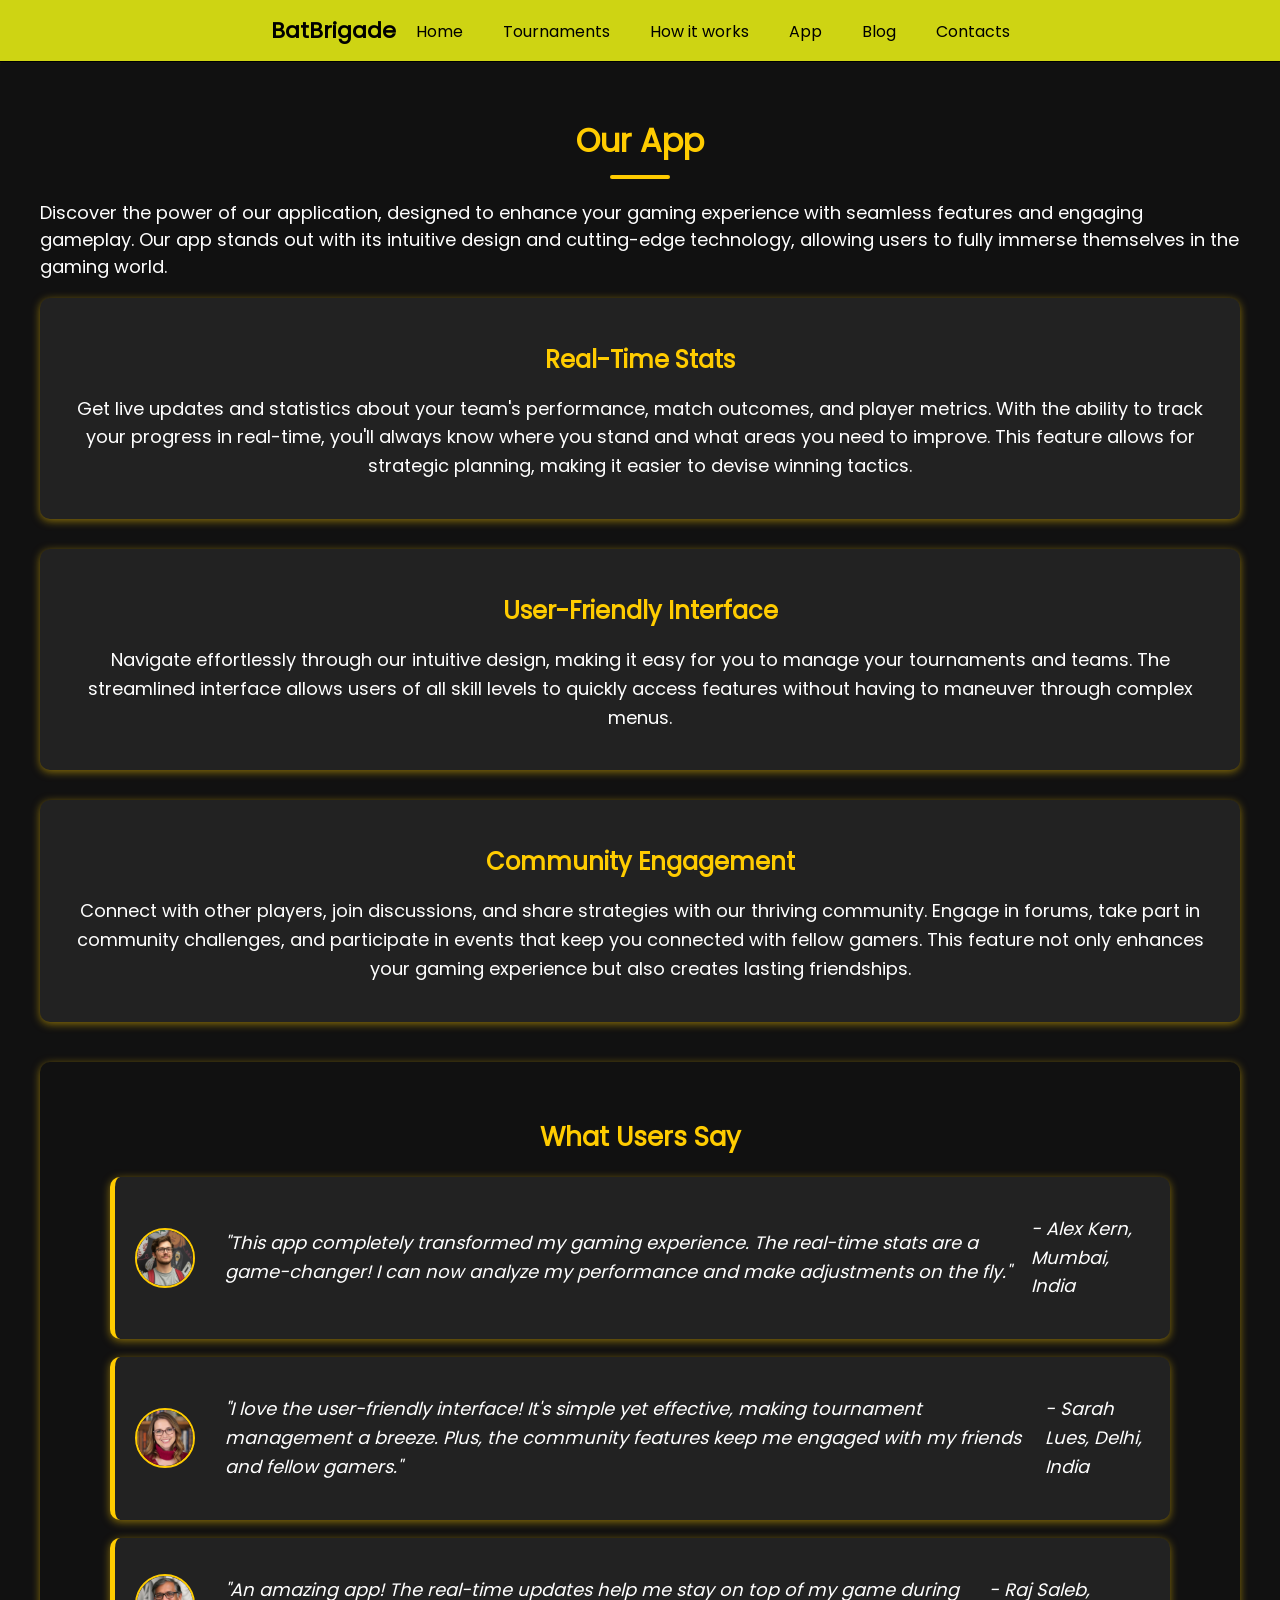
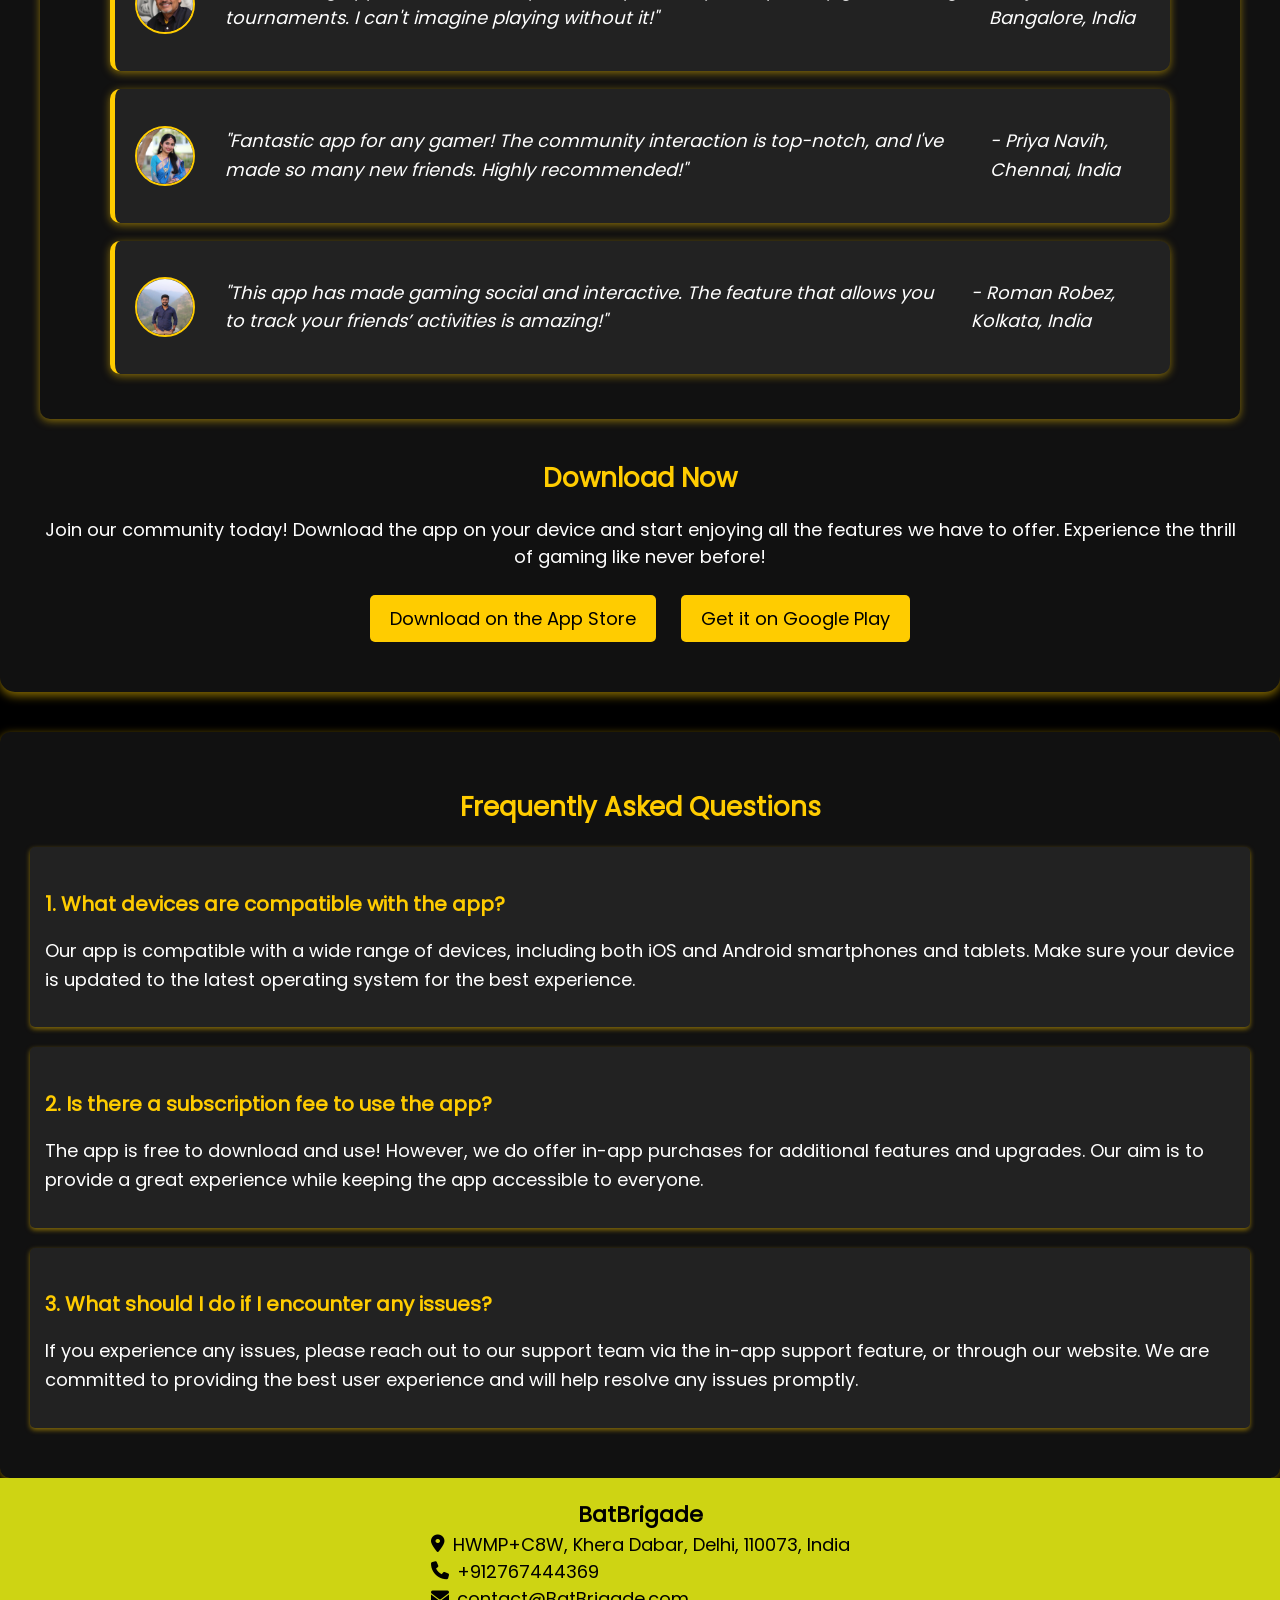
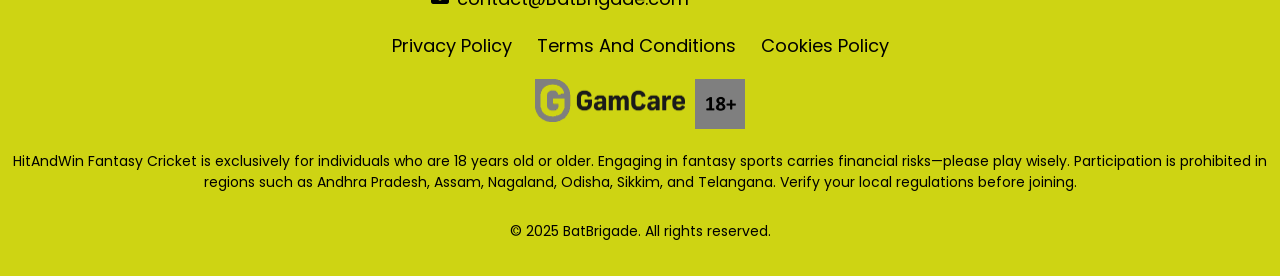
==== commit aa08e1d8: "вапва" ====
--- a/app/index.html
+++ b/app/index.html
@@ -48,7 +48,7 @@
 
     <main class="main-content">
         <section class="app-section">
-            <h2 class="app-title">Our App</h2>
+            <h1 class="app-title">Our App</h1>
             <p class="app-intro">Discover the power of our application, designed to enhance your gaming experience with seamless features and engaging gameplay. Our app stands out with its intuitive design and cutting-edge technology, allowing users to fully immerse themselves in the gaming world.</p>
         
             <div class="app-feature">
--- a/style.css
+++ b/style.css
@@ -1110,6 +1110,7 @@
     white-space: normal;
     margin: 0;
     margin-top: 6px;
+    padding: 5px;
 }
 
 .card-blog-button {
@@ -1155,7 +1156,126 @@
 
 
 
-
+.main4-sections {
+    color: #000000;
+    padding: 60px 20px;
+  }
+  
+  /* Inner Container */
+  .container-signup-context {
+    max-width: 1200px;
+    margin: 0 auto;
+    text-align: center;
+  }
+  
+  .signup-heading-context {
+    font-size: 2rem;
+    color: #ffffff;
+    margin-bottom: 40px;
+    text-shadow: 0 2px 4px rgba(0, 0, 0, 0.1);
+  }
+  
+  /* Content Layout */
+  .signup-content-context {
+    display: flex;
+    align-items: center;
+    justify-content: space-between;
+    flex-wrap: wrap;
+    gap: 30px;
+  }
+  
+  /* Image Styling */
+  .signup-image-context img {
+    width: 100%;
+    max-width: 500px;
+    border-radius: 15px;
+    box-shadow: 0 5px 15px rgba(0, 0, 0, 0.2);
+  }
+  
+  /* Form Wrapper */
+  .signup-form-wrapper-context {
+    flex: 1;
+    max-width: 450px;
+    background: #ffffff;
+    padding: 30px;
+    border-radius: 15px;
+    box-shadow: 0 5px 20px rgba(0, 0, 0, 0.1);
+    text-align: left;
+  }
+  
+  /* Form Labels */
+  .form-label-context {
+    font-size: 1rem;
+    color: #000000;
+    margin-bottom: 8px;
+    display: block;
+  }
+  
+  /* Form Inputs */
+  .form-input-context {
+    width: 100%;
+    padding: 10px 15px;
+    margin-bottom: 20px;
+    border: 1px solid #ddd;
+    border-radius: 8px;
+    font-size: 1rem;
+    transition: border-color 0.3s ease;
+  }
+  
+  .form-input-context:focus {
+    border-color: #ffd700;
+    outline: none;
+  }
+  
+  /* Submit Button */
+  .form-button-context {
+    display: block;
+    width: 100%;
+    padding: 12px 20px;
+    font-size: 1rem;
+    color: #ffffff;
+    background: linear-gradient(90deg, #626262, #090909);
+    border: none;
+    border-radius: 8px;
+    cursor: pointer;
+    font-weight: bold;
+    text-transform: uppercase;
+    transition: background 0.3s ease, transform 0.3s ease;
+  }
+  
+  .form-button-context:hover {
+    background: linear-gradient(90deg, #090909, #626262);
+    transform: translateY(-2px);
+  }
+  
+  /* Success Message */
+  .form-success-context {
+    font-size: 1rem;
+    color: #2d2d2d;
+    margin-top: 20px;
+    display: none;
+  }
+  
+  .form-success-context.visible {
+    display: block;
+  }
+
+  .privacy-link-contacts {
+    color: #007BFF;
+    transition: color 0.3s ease;
+  }
+  
+  /* Responsive Design */
+  @media (max-width: 768px) {
+    .signup-content-context {
+      flex-direction: column;
+      align-items: center;
+    }
+  
+    .signup-image-context img {
+      max-width: 80%;
+    }
+  }
 
 
 
@@ -1206,4 +1326,7 @@
         background-color: rgb(192, 192, 192);
         color: #000000;
     }
+    .privacy-link-contacts:hover {
+        color: #585858;
+      }
 }
